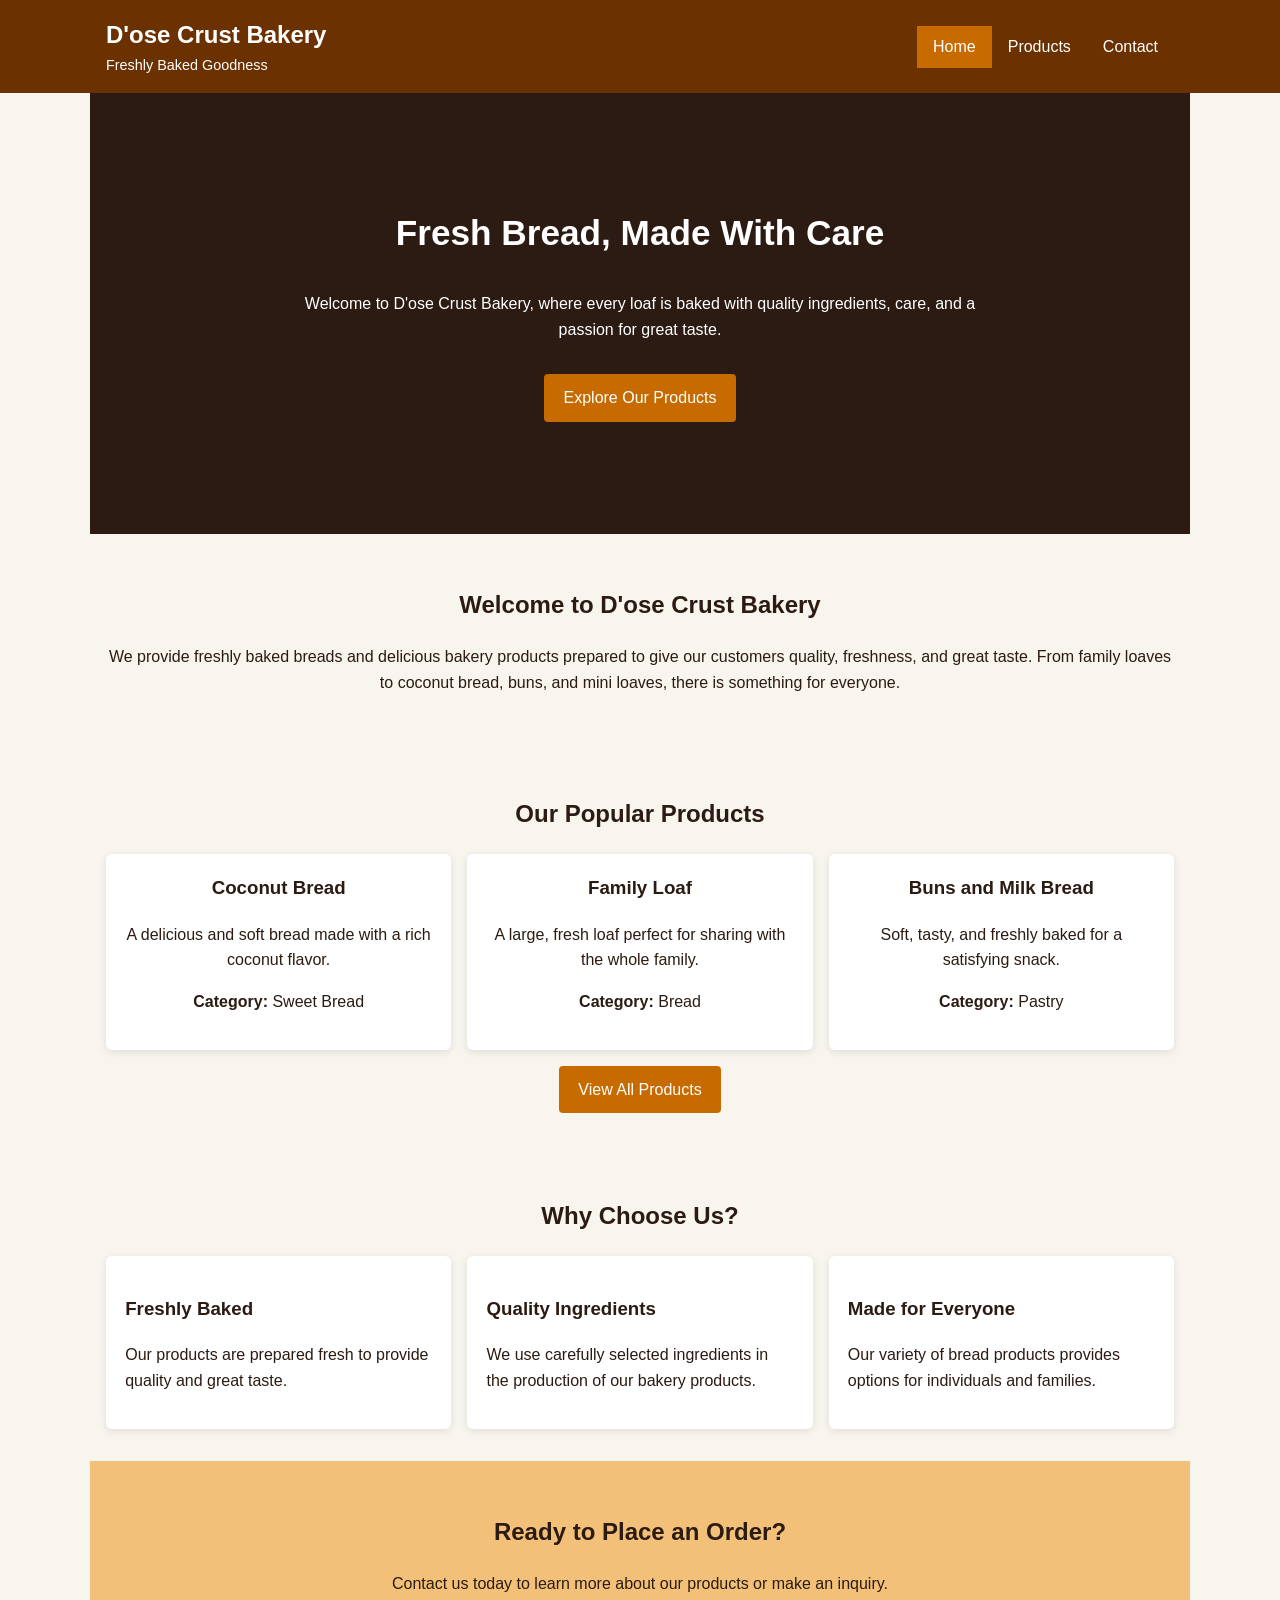
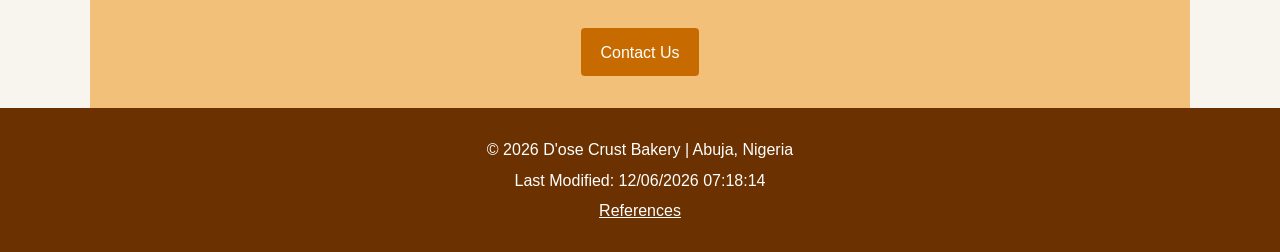
==== project/index.html @ e8f6d087 "project" ====
<!DOCTYPE html>
<html lang="en-US">

<head>
    <meta charset="UTF-8">
    <meta name="viewport" content="width=device-width, initial-scale=1.0">

    <meta name="description"
        content="D'ose Crust Bakery offers freshly baked bread, pastries, buns, and other delicious baked goods for customers in Abuja, Nigeria.">

    <meta name="author" content="Honest Christopher">

    <title>D'ose Crust Bakery | Freshly Baked Goodness</title>

    <link rel="stylesheet" href="styles/project.css">

    <script src="scripts/project.js" defer></script>
</head>

<body>

    <header>
        <div class="header-content">
            <div class="logo">
                <h1>D'ose Crust Bakery</h1>
                <p>Freshly Baked Goodness</p>
            </div>

            <button id="menu-button" aria-label="Open navigation menu">
                ☰
            </button>

            <nav>
                <a href="index.html" class="active">Home</a>
                <a href="products.html">Products</a>
                <a href="contact.html">Contact</a>
            </nav>
        </div>
    </header>

    <main>

        <section class="hero">
            <div class="hero-content">
                <h2>Fresh Bread, Made With Care</h2>

                <p>
                    Welcome to D'ose Crust Bakery, where every loaf is baked
                    with quality ingredients, care, and a passion for great taste.
                </p>

                <a href="products.html" class="button">
                    Explore Our Products
                </a>
            </div>
        </section>

        <section class="welcome">
            <h2>Welcome to D'ose Crust Bakery</h2>

            <p>
                We provide freshly baked breads and delicious bakery products
                prepared to give our customers quality, freshness, and great taste.
                From family loaves to coconut bread, buns, and mini loaves,
                there is something for everyone.
            </p>
        </section>

        <section class="featured-products">
            <h2>Our Popular Products</h2>

            <div id="featured-products"></div>

            <a href="products.html" class="button">
                View All Products
            </a>
        </section>

        <section class="why-us">
            <h2>Why Choose Us?</h2>

            <div class="benefits">
                <article>
                    <h3>Freshly Baked</h3>
                    <p>
                        Our products are prepared fresh to provide quality
                        and great taste.
                    </p>
                </article>

                <article>
                    <h3>Quality Ingredients</h3>
                    <p>
                        We use carefully selected ingredients in the production
                        of our bakery products.
                    </p>
                </article>

                <article>
                    <h3>Made for Everyone</h3>
                    <p>
                        Our variety of bread products provides options for
                        individuals and families.
                    </p>
                </article>
            </div>
        </section>

        <section class="cta">
            <h2>Ready to Place an Order?</h2>

            <p>
                Contact us today to learn more about our products or make an inquiry.
            </p>

            <a href="contact.html" class="button">
                Contact Us
            </a>
        </section>

    </main>

    <footer>
        <p>
            &copy; <span id="currentyear"></span>
            D'ose Crust Bakery | Abuja, Nigeria
        </p>

        <p id="lastModified"></p>

        <p>
            <a href="references.html">References</a>
        </p>
    </footer>

</body>

</html>
---- project/styles/project.css ----
:root {
    --primary-color: #6b3100;
    --secondary-color: #c76b00;
    --light-color: #f8f4ee;
    --dark-color: #2b1b12;
    --accent-color: #f2c078;
    --white: #ffffff;
}

* {
    box-sizing: border-box;
}

body {
    margin: 0;
    font-family: Arial, Helvetica, sans-serif;
    background-color: var(--light-color);
    color: var(--dark-color);
    line-height: 1.6;
}

header {
    background-color: var(--primary-color);
    color: var(--white);
}

.header-content {
    max-width: 1100px;
    margin: 0 auto;
    padding: 1rem;
    display: flex;
    justify-content: space-between;
    align-items: center;
}

.logo h1 {
    margin: 0;
    font-size: 1.5rem;
}

.logo p {
    margin: 0;
    font-size: 0.9rem;
}

#menu-button {
    display: block;
    background: none;
    border: none;
    color: var(--white);
    font-size: 2rem;
    cursor: pointer;
}

nav {
    display: none;
    flex-direction: column;
    width: 100%;
    text-align: center;
}

nav.open {
    display: flex;
}

nav a {
    color: var(--white);
    text-decoration: none;
    padding: 0.8rem;
}

nav a:hover,
nav a.active {
    background-color: var(--secondary-color);
}

main {
    max-width: 1100px;
    margin: 0 auto;
}

.hero {
    background-color: var(--dark-color);
    color: var(--white);
    padding: 5rem 1rem;
    text-align: center;
}

.hero-content {
    max-width: 700px;
    margin: 0 auto;
}

.hero h2 {
    font-size: 2.2rem;
    margin-top: 0;
}

section {
    padding: 2rem 1rem;
}

section h2 {
    text-align: center;
}

.welcome {
    text-align: center;
}

.button {
    display: inline-block;
    background-color: var(--secondary-color);
    color: var(--white);
    padding: 0.7rem 1.2rem;
    margin-top: 1rem;
    text-decoration: none;
    border-radius: 4px;
}

.button:hover {
    background-color: var(--primary-color);
}

#featured-products,
.benefits {
    display: grid;
    gap: 1rem;
    grid-template-columns: 1fr;
}

.product-card,
.benefits article {
    background-color: var(--white);
    padding: 1.2rem;
    border-radius: 6px;
    box-shadow: 0 2px 8px rgb(0 0 0 / 10%);
}

.product-card h3 {
    margin-top: 0;
}

.featured-products {
    text-align: center;
}

.cta {
    background-color: var(--accent-color);
    text-align: center;
}

footer {
    background-color: var(--primary-color);
    color: var(--white);
    text-align: center;
    padding: 1.5rem 1rem;
}

footer p {
    margin: 0.3rem;
}

footer a {
    color: var(--white);
}

/* Larger screens */
@media screen and (min-width: 700px) {

    #menu-button {
        display: none;
    }

    nav {
        display: flex;
        flex-direction: row;
        width: auto;
    }

    nav a {
        padding: 0.5rem 1rem;
    }

    .benefits,
    #featured-products {
        grid-template-columns: repeat(3, 1fr);
    }

    .hero {
        padding: 7rem 2rem;
    }
}
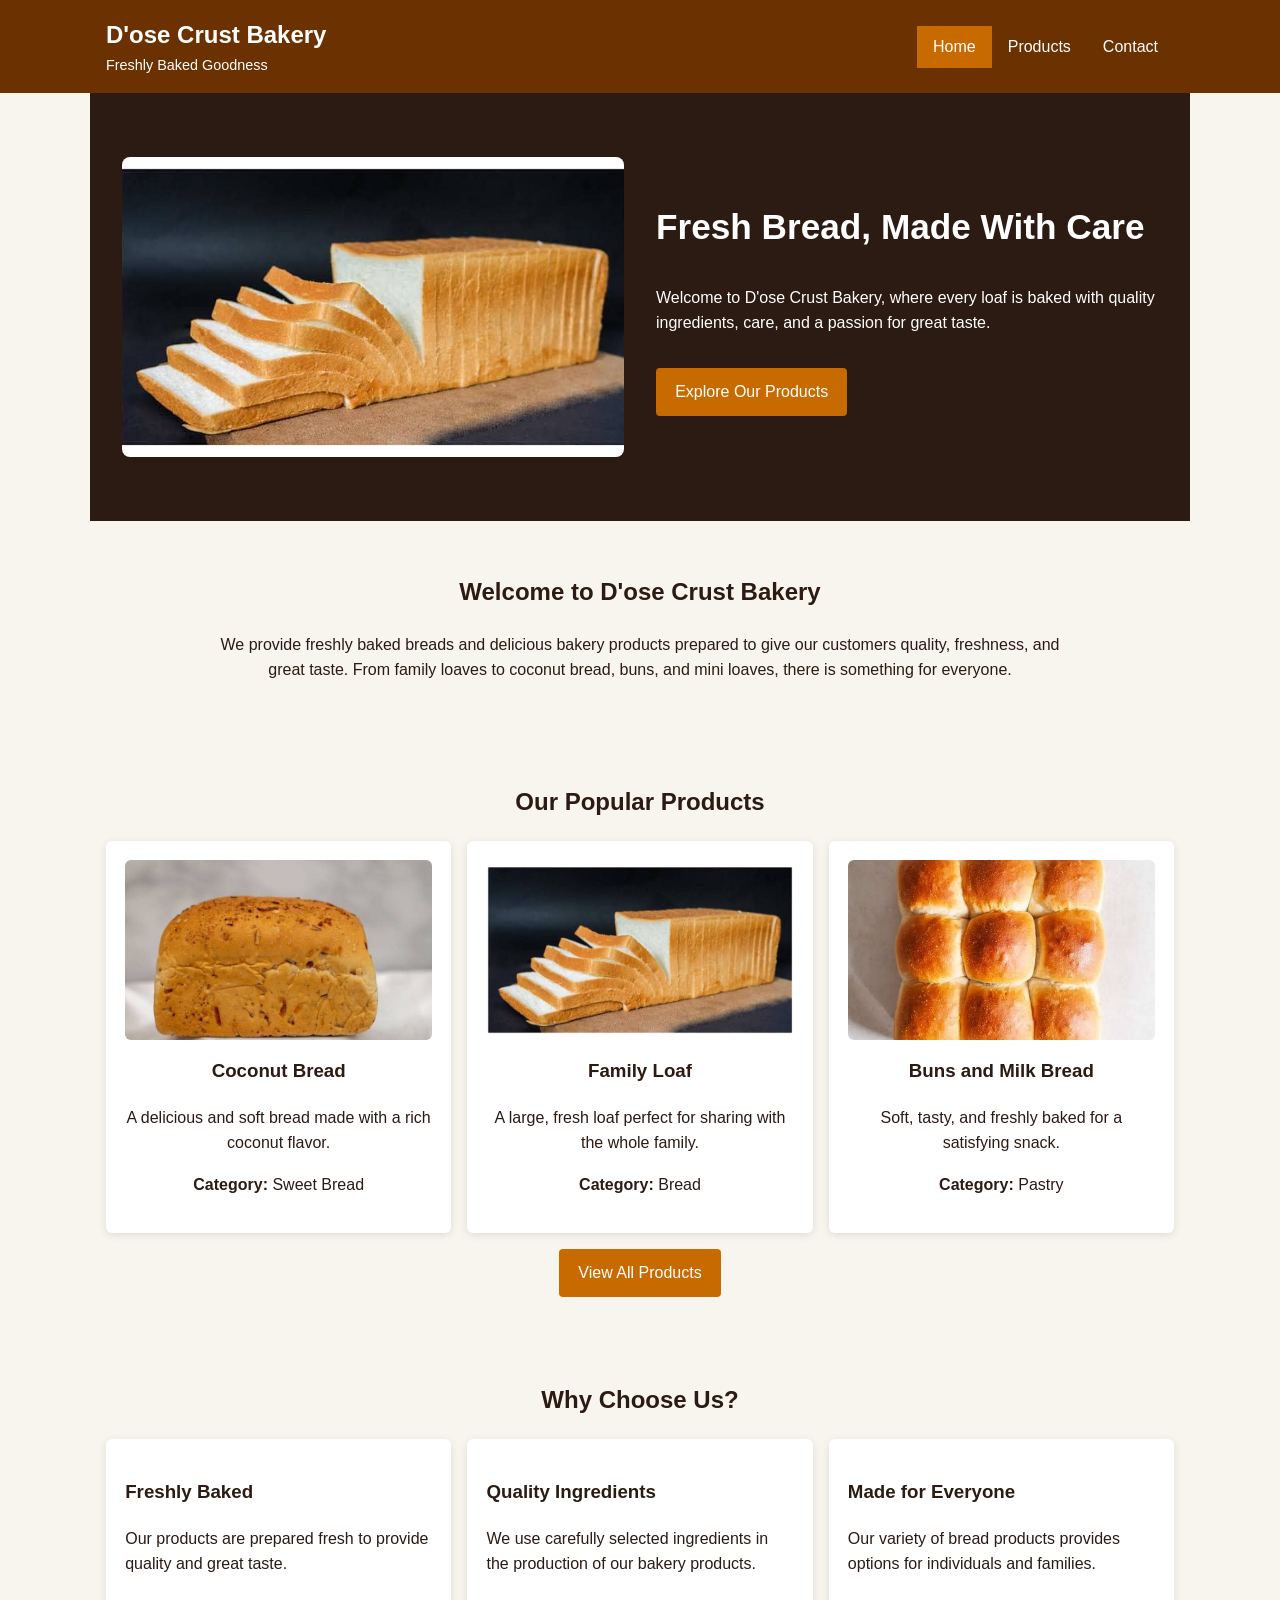
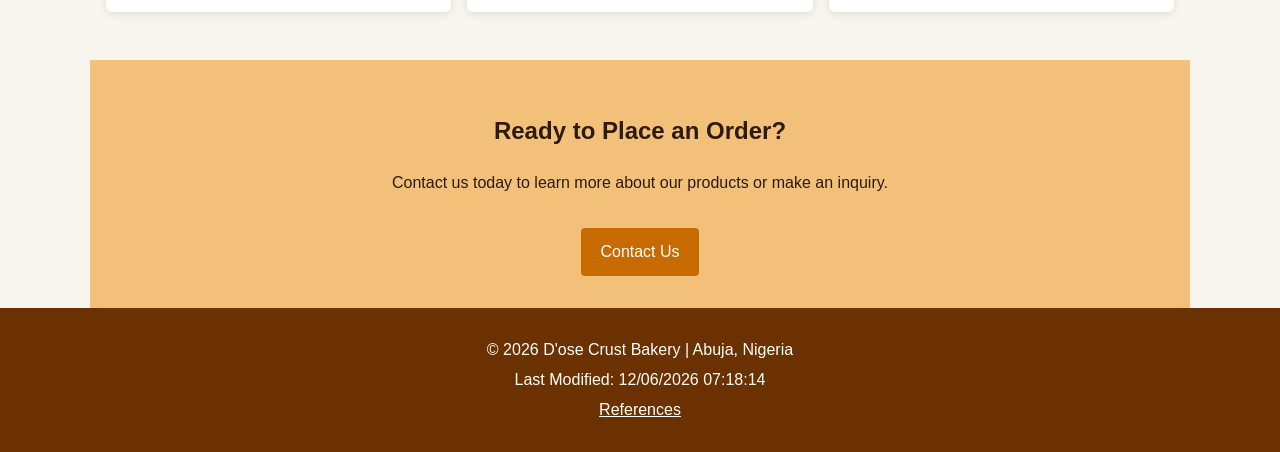
==== commit acb34bb2: "final correction" ====
--- a/project/index.html
+++ b/project/index.html
@@ -41,6 +41,10 @@
     <main>
 
         <section class="hero">
+            <div class="hero-image">
+                <img src="images/family_loaf.jpeg" alt="Freshly baked family loaf from D'ose Crust Bakery">
+            </div>
+
             <div class="hero-content">
                 <h2>Fresh Bread, Made With Care</h2>
 
--- a/project/styles/project.css
+++ b/project/styles/project.css
@@ -31,6 +31,7 @@
     display: flex;
     justify-content: space-between;
     align-items: center;
+    flex-wrap: wrap;
 }
 
 .logo h1 {
@@ -79,16 +80,36 @@
     margin: 0 auto;
 }
 
+/* Hero Section */
+
 .hero {
     background-color: var(--dark-color);
     color: var(--white);
-    padding: 5rem 1rem;
-    text-align: center;
+    padding: 3rem 1rem;
+    display: grid;
+    grid-template-columns: 1fr;
+    gap: 2rem;
+    align-items: center;
+}
+
+.hero-image {
+    max-width: 600px;
+    margin: 0 auto;
+    width: 100%;
+}
+
+.hero-image img {
+    width: 100%;
+    height: 300px;
+    object-fit: cover;
+    border-radius: 8px;
+    display: block;
 }
 
 .hero-content {
     max-width: 700px;
     margin: 0 auto;
+    text-align: center;
 }
 
 .hero h2 {
@@ -106,7 +127,11 @@
 
 .welcome {
     text-align: center;
-}
+    max-width: 900px;
+    margin: 0 auto;
+}
+
+/* Buttons */
 
 .button {
     display: inline-block;
@@ -116,13 +141,18 @@
     margin-top: 1rem;
     text-decoration: none;
     border-radius: 4px;
+    border: none;
+    cursor: pointer;
 }
 
 .button:hover {
     background-color: var(--primary-color);
 }
 
+/* Featured Products */
+
 #featured-products,
+#products-container,
 .benefits {
     display: grid;
     gap: 1rem;
@@ -137,6 +167,19 @@
     box-shadow: 0 2px 8px rgb(0 0 0 / 10%);
 }
 
+.product-card {
+    text-align: center;
+}
+
+.product-card img {
+    width: 100%;
+    height: 180px;
+    object-fit: cover;
+    border-radius: 6px;
+    display: block;
+    margin-bottom: 1rem;
+}
+
 .product-card h3 {
     margin-top: 0;
 }
@@ -145,10 +188,135 @@
     text-align: center;
 }
 
+/* Page Introduction */
+
+.page-intro {
+    text-align: center;
+    max-width: 850px;
+    margin: 0 auto;
+}
+
+.page-intro h2 {
+    margin-top: 0;
+}
+
+/* Product Controls */
+
+.product-controls {
+    text-align: center;
+    background-color: var(--white);
+    border-radius: 6px;
+    margin: 1rem;
+    padding: 1.5rem;
+    box-shadow: 0 2px 8px rgb(0 0 0 / 10%);
+}
+
+.product-controls label {
+    font-weight: bold;
+    margin-right: 0.5rem;
+}
+
+.product-controls select {
+    padding: 0.6rem;
+    border: 1px solid var(--primary-color);
+    border-radius: 4px;
+    background-color: var(--white);
+    color: var(--dark-color);
+}
+
+#favorite-button {
+    display: inline-block;
+    background-color: var(--secondary-color);
+    color: var(--white);
+    padding: 0.6rem 1rem;
+    margin-left: 0.5rem;
+    border: none;
+    border-radius: 4px;
+    cursor: pointer;
+}
+
+#favorite-button:hover {
+    background-color: var(--primary-color);
+}
+
+#favorite-message {
+    font-weight: bold;
+    margin-bottom: 0;
+}
+
+/* Contact Information */
+
+.contact-information {
+    max-width: 800px;
+    margin: 0 auto;
+    text-align: center;
+}
+
+/* Contact Form */
+
+.contact-form-section {
+    max-width: 700px;
+    margin: 0 auto;
+}
+
+.contact-form-section form {
+    background-color: var(--white);
+    padding: 2rem;
+    border-radius: 6px;
+    box-shadow: 0 2px 8px rgb(0 0 0 / 10%);
+}
+
+.contact-form-section label {
+    display: block;
+    font-weight: bold;
+    margin-top: 1rem;
+    margin-bottom: 0.4rem;
+}
+
+.contact-form-section input,
+.contact-form-section textarea {
+    width: 100%;
+    padding: 0.7rem;
+    border: 1px solid #999;
+    border-radius: 4px;
+    font-family: inherit;
+    font-size: 1rem;
+}
+
+.contact-form-section textarea {
+    resize: vertical;
+}
+
+.contact-form-section input:focus,
+.contact-form-section textarea:focus,
+.product-controls select:focus {
+    outline: 3px solid var(--accent-color);
+}
+
+.contact-form-section input[type="submit"] {
+    width: auto;
+    margin-top: 1.5rem;
+    background-color: var(--secondary-color);
+    color: var(--white);
+    border: none;
+    padding: 0.7rem 1.5rem;
+    cursor: pointer;
+    border-radius: 4px;
+}
+
+.contact-form-section input[type="submit"]:hover {
+    background-color: var(--primary-color);
+}
+
+/* CTA */
+
 .cta {
     background-color: var(--accent-color);
     text-align: center;
-}
+    margin-top: 1rem;
+}
+
+/* Footer */
 
 footer {
     background-color: var(--primary-color);
@@ -165,7 +333,12 @@
     color: var(--white);
 }
 
-/* Larger screens */
+footer a:hover {
+    color: var(--accent-color);
+}
+
+/* Larger Screens */
+
 @media screen and (min-width: 700px) {
 
     #menu-button {
@@ -182,12 +355,27 @@
         padding: 0.5rem 1rem;
     }
 
-    .benefits,
-    #featured-products {
+    #featured-products,
+    #products-container,
+    .benefits {
         grid-template-columns: repeat(3, 1fr);
     }
 
     .hero {
-        padding: 7rem 2rem;
+        grid-template-columns: 1fr 1fr;
+        padding: 4rem 2rem;
+    }
+
+    .hero-image {
+        order: 1;
+    }
+
+    .hero-content {
+        order: 2;
+        text-align: left;
+    }
+
+    .hero h2 {
+        text-align: left;
     }
 }
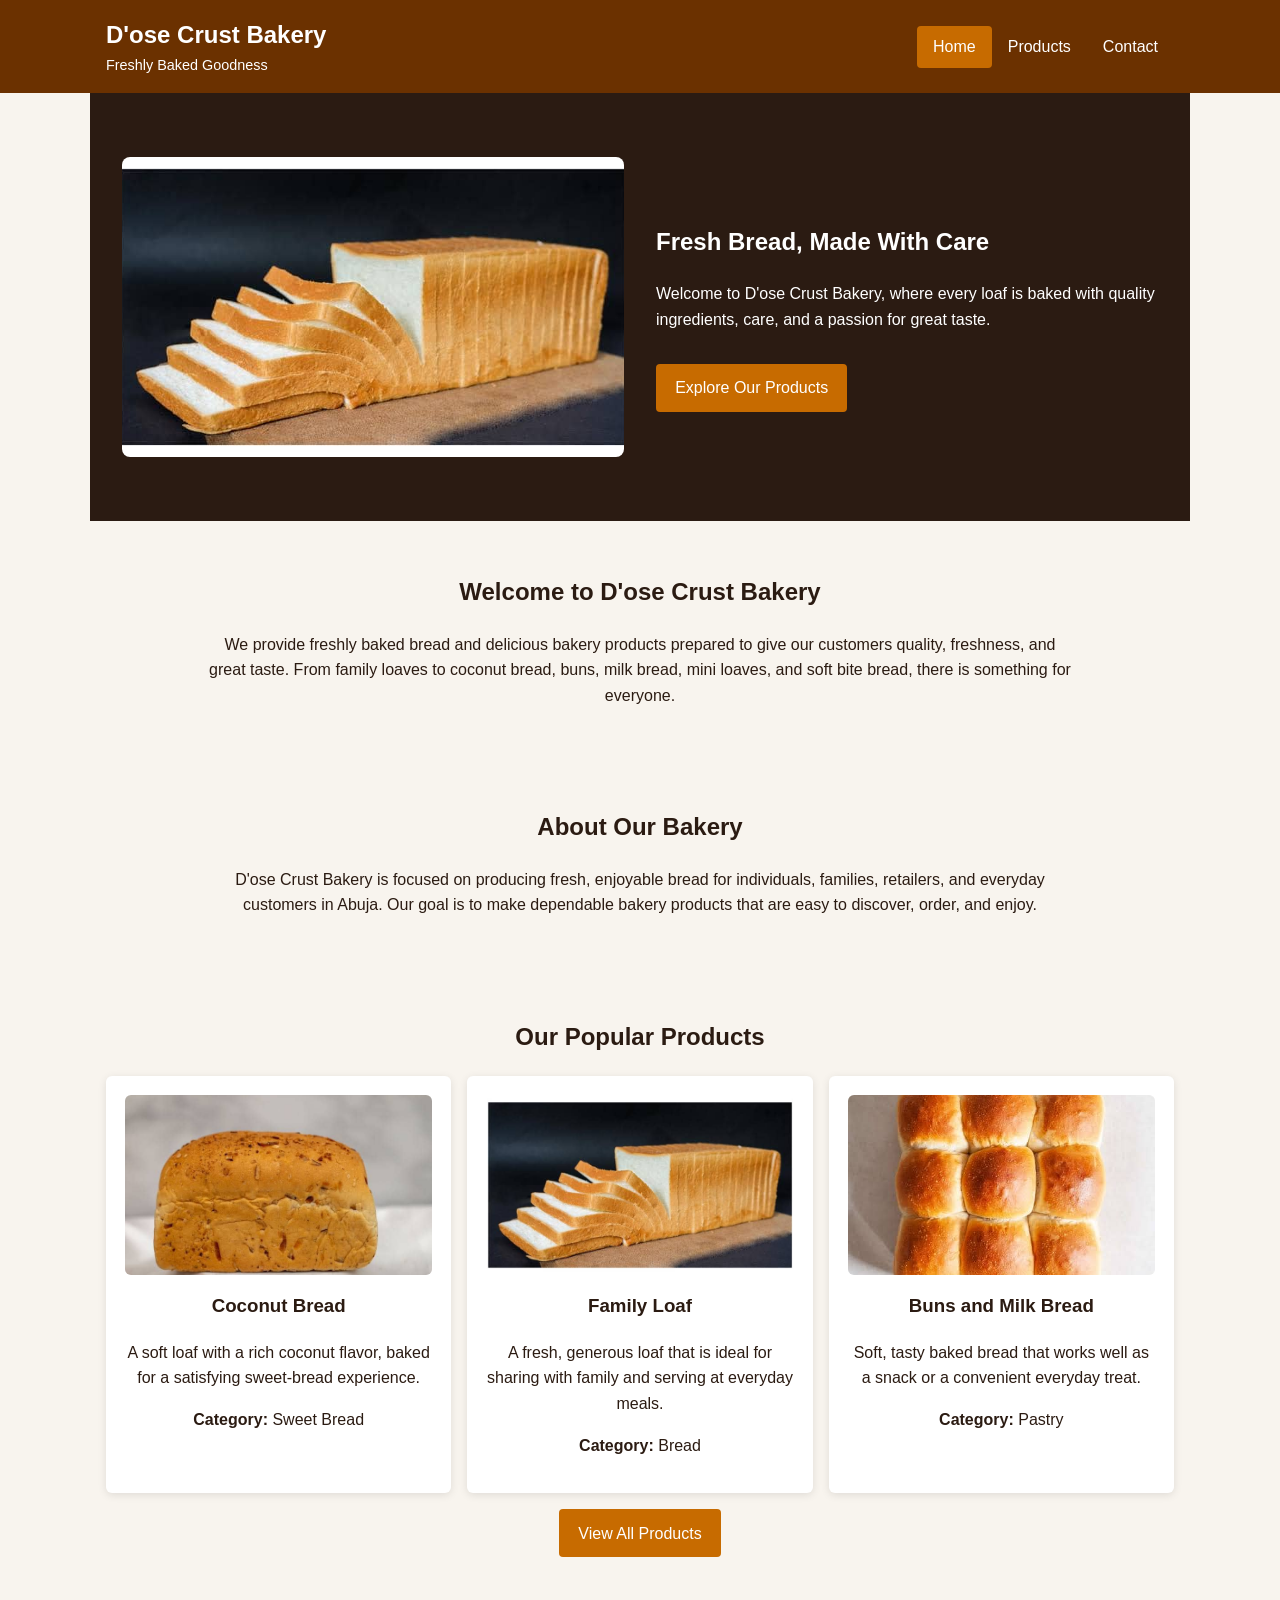
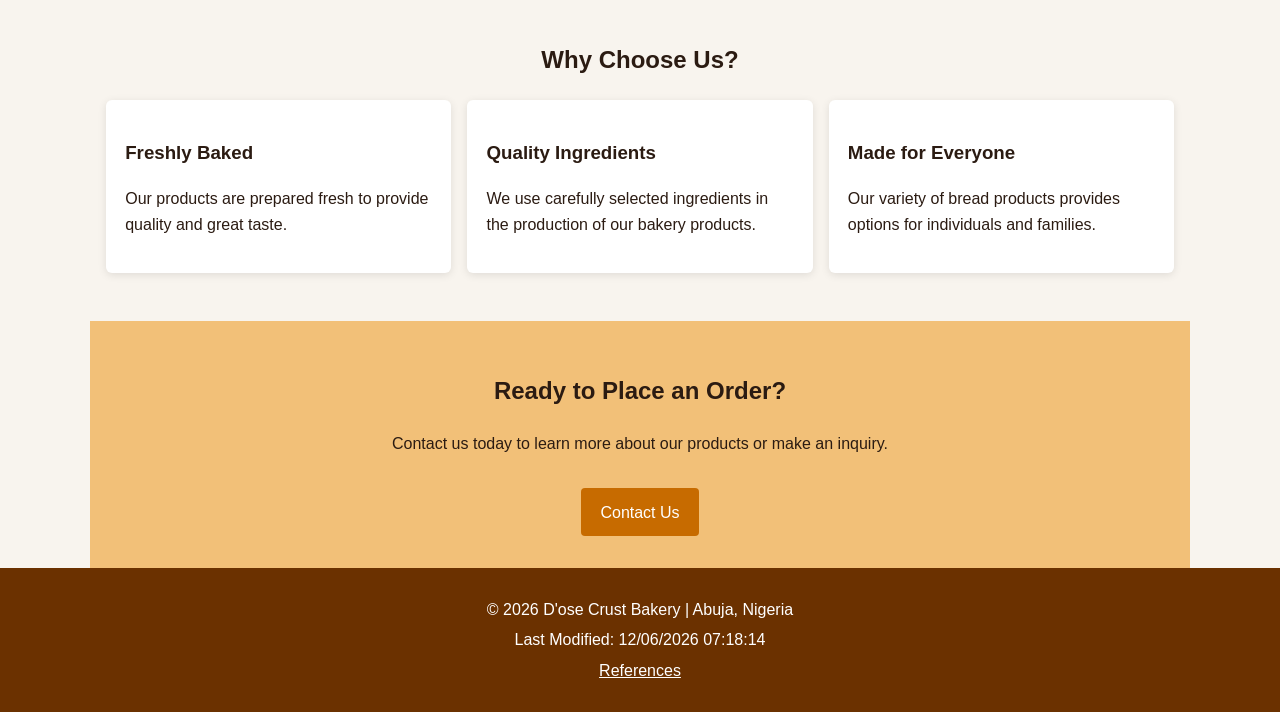
==== commit 4c851de5: "dubmission verification" ====
--- a/project/index.html
+++ b/project/index.html
@@ -1,37 +1,24 @@
 <!DOCTYPE html>
 <html lang="en-US">
-
 <head>
     <meta charset="UTF-8">
     <meta name="viewport" content="width=device-width, initial-scale=1.0">
-
-    <meta name="description"
-        content="D'ose Crust Bakery offers freshly baked bread, pastries, buns, and other delicious baked goods for customers in Abuja, Nigeria.">
-
+    <meta name="description" content="D'ose Crust Bakery in Abuja offers freshly baked bread, coconut bread, buns, milk bread, mini loaves, and soft bite bread.">
     <meta name="author" content="Honest Christopher">
-
     <title>D'ose Crust Bakery | Freshly Baked Goodness</title>
-
     <link rel="stylesheet" href="styles/project.css">
-
     <script src="scripts/project.js" defer></script>
 </head>
-
 <body>
-
     <header>
         <div class="header-content">
             <div class="logo">
-                <h1>D'ose Crust Bakery</h1>
+                <p class="site-name">D'ose Crust Bakery</p>
                 <p>Freshly Baked Goodness</p>
             </div>
-
-            <button id="menu-button" aria-label="Open navigation menu">
-                ☰
-            </button>
-
-            <nav>
-                <a href="index.html" class="active">Home</a>
+            <button id="menu-button" type="button" aria-label="Open navigation menu" aria-expanded="false" aria-controls="primary-navigation">☰</button>
+            <nav id="primary-navigation" aria-label="Primary navigation">
+                <a href="index.html" class="active" aria-current="page">Home</a>
                 <a href="products.html">Products</a>
                 <a href="contact.html">Contact</a>
             </nav>
@@ -39,104 +26,62 @@
     </header>
 
     <main>
-
         <section class="hero">
             <div class="hero-image">
-                <img src="images/family_loaf.jpeg" alt="Freshly baked family loaf from D'ose Crust Bakery">
+                <img src="images/family_loaf.jpeg" alt="Freshly baked family loaf from D'ose Crust Bakery" width="737" height="416" fetchpriority="high" decoding="async">
             </div>
-
             <div class="hero-content">
-                <h2>Fresh Bread, Made With Care</h2>
-
-                <p>
-                    Welcome to D'ose Crust Bakery, where every loaf is baked
-                    with quality ingredients, care, and a passion for great taste.
-                </p>
-
-                <a href="products.html" class="button">
-                    Explore Our Products
-                </a>
+                <h1>Fresh Bread, Made With Care</h1>
+                <p>Welcome to D'ose Crust Bakery, where every loaf is baked with quality ingredients, care, and a passion for great taste.</p>
+                <a href="products.html" class="button">Explore Our Products</a>
             </div>
         </section>
 
         <section class="welcome">
             <h2>Welcome to D'ose Crust Bakery</h2>
-
-            <p>
-                We provide freshly baked breads and delicious bakery products
-                prepared to give our customers quality, freshness, and great taste.
-                From family loaves to coconut bread, buns, and mini loaves,
-                there is something for everyone.
-            </p>
+            <p>We provide freshly baked bread and delicious bakery products prepared to give our customers quality, freshness, and great taste. From family loaves to coconut bread, buns, milk bread, mini loaves, and soft bite bread, there is something for everyone.</p>
         </section>
 
-        <section class="featured-products">
-            <h2>Our Popular Products</h2>
-
-            <div id="featured-products"></div>
-
-            <a href="products.html" class="button">
-                View All Products
-            </a>
+        <section class="about-bakery">
+            <h2>About Our Bakery</h2>
+            <p>D'ose Crust Bakery is focused on producing fresh, enjoyable bread for individuals, families, retailers, and everyday customers in Abuja. Our goal is to make dependable bakery products that are easy to discover, order, and enjoy.</p>
         </section>
 
-        <section class="why-us">
-            <h2>Why Choose Us?</h2>
+        <section class="featured-products" aria-labelledby="featured-heading">
+            <h2 id="featured-heading">Our Popular Products</h2>
+            <div id="featured-products"></div>
+            <a href="products.html" class="button">View All Products</a>
+        </section>
 
+        <section class="why-us" aria-labelledby="why-us-heading">
+            <h2 id="why-us-heading">Why Choose Us?</h2>
             <div class="benefits">
                 <article>
                     <h3>Freshly Baked</h3>
-                    <p>
-                        Our products are prepared fresh to provide quality
-                        and great taste.
-                    </p>
+                    <p>Our products are prepared fresh to provide quality and great taste.</p>
                 </article>
-
                 <article>
                     <h3>Quality Ingredients</h3>
-                    <p>
-                        We use carefully selected ingredients in the production
-                        of our bakery products.
-                    </p>
+                    <p>We use carefully selected ingredients in the production of our bakery products.</p>
                 </article>
-
                 <article>
                     <h3>Made for Everyone</h3>
-                    <p>
-                        Our variety of bread products provides options for
-                        individuals and families.
-                    </p>
+                    <p>Our variety of bread products provides options for individuals and families.</p>
                 </article>
             </div>
         </section>
 
-        <section class="cta">
-            <h2>Ready to Place an Order?</h2>
-
-            <p>
-                Contact us today to learn more about our products or make an inquiry.
-            </p>
-
-            <a href="contact.html" class="button">
-                Contact Us
-            </a>
+        <section class="cta" aria-labelledby="cta-heading">
+            <h2 id="cta-heading">Ready to Place an Order?</h2>
+            <p>Contact us today to learn more about our products or make an inquiry.</p>
+            <a href="contact.html" class="button">Contact Us</a>
         </section>
-
     </main>
 
     <footer>
-        <p>
-            &copy; <span id="currentyear"></span>
-            D'ose Crust Bakery | Abuja, Nigeria
-        </p>
-
+        <p>&copy; <span id="currentyear"></span> D'ose Crust Bakery | Abuja, Nigeria</p>
         <p id="lastModified"></p>
-
-        <p>
-            <a href="references.html">References</a>
-        </p>
+        <p><a href="references.html">References</a></p>
     </footer>
-
 </body>
-
-</html>+</html>
--- a/project/styles/project.css
+++ b/project/styles/project.css
@@ -11,6 +11,10 @@
     box-sizing: border-box;
 }
 
+html {
+    scroll-behavior: smooth;
+}
+
 body {
     margin: 0;
     font-family: Arial, Helvetica, sans-serif;
@@ -19,6 +23,10 @@
     line-height: 1.6;
 }
 
+img {
+    max-width: 100%;
+}
+
 header {
     background-color: var(--primary-color);
     color: var(--white);
@@ -34,12 +42,13 @@
     flex-wrap: wrap;
 }
 
-.logo h1 {
+.site-name {
     margin: 0;
     font-size: 1.5rem;
-}
-
-.logo p {
+    font-weight: 700;
+}
+
+.logo p:last-child {
     margin: 0;
     font-size: 0.9rem;
 }
@@ -51,6 +60,12 @@
     color: var(--white);
     font-size: 2rem;
     cursor: pointer;
+    padding: 0.5rem;
+}
+
+#menu-button:focus-visible {
+    outline: 3px solid var(--accent-color);
+    outline-offset: 3px;
 }
 
 nav {
@@ -68,6 +83,7 @@
     color: var(--white);
     text-decoration: none;
     padding: 0.8rem;
+    border-radius: 4px;
 }
 
 nav a:hover,
@@ -75,12 +91,15 @@
     background-color: var(--secondary-color);
 }
 
+nav a:focus-visible {
+    outline: 3px solid var(--accent-color);
+    outline-offset: 2px;
+}
+
 main {
     max-width: 1100px;
     margin: 0 auto;
 }
-
-/* Hero Section */
 
 .hero {
     background-color: var(--dark-color);
@@ -125,13 +144,12 @@
     text-align: center;
 }
 
-.welcome {
+.welcome,
+.about-bakery {
     text-align: center;
     max-width: 900px;
     margin: 0 auto;
 }
-
-/* Buttons */
 
 .button {
     display: inline-block;
@@ -143,13 +161,17 @@
     border-radius: 4px;
     border: none;
     cursor: pointer;
+    font-size: 1rem;
 }
 
 .button:hover {
     background-color: var(--primary-color);
 }
 
-/* Featured Products */
+.button:focus-visible {
+    outline: 3px solid var(--accent-color);
+    outline-offset: 3px;
+}
 
 #featured-products,
 #products-container,
@@ -188,19 +210,16 @@
     text-align: center;
 }
 
-/* Page Introduction */
-
 .page-intro {
     text-align: center;
     max-width: 850px;
     margin: 0 auto;
 }
 
+.page-intro h1,
 .page-intro h2 {
     margin-top: 0;
 }
-
-/* Product Controls */
 
 .product-controls {
     text-align: center;
@@ -222,6 +241,7 @@
     border-radius: 4px;
     background-color: var(--white);
     color: var(--dark-color);
+    font-size: 1rem;
 }
 
 #favorite-button {
@@ -233,10 +253,17 @@
     border: none;
     border-radius: 4px;
     cursor: pointer;
+    font-size: 1rem;
 }
 
 #favorite-button:hover {
     background-color: var(--primary-color);
+}
+
+#favorite-button:focus-visible,
+.product-controls select:focus-visible {
+    outline: 3px solid var(--accent-color);
+    outline-offset: 2px;
 }
 
 #favorite-message {
@@ -244,15 +271,11 @@
     margin-bottom: 0;
 }
 
-/* Contact Information */
-
 .contact-information {
     max-width: 800px;
     margin: 0 auto;
     text-align: center;
 }
-
-/* Contact Form */
 
 .contact-form-section {
     max-width: 700px;
@@ -277,7 +300,7 @@
 .contact-form-section textarea {
     width: 100%;
     padding: 0.7rem;
-    border: 1px solid #999;
+    border: 1px solid #777;
     border-radius: 4px;
     font-family: inherit;
     font-size: 1rem;
@@ -285,12 +308,13 @@
 
 .contact-form-section textarea {
     resize: vertical;
-}
-
-.contact-form-section input:focus,
-.contact-form-section textarea:focus,
-.product-controls select:focus {
-    outline: 3px solid var(--accent-color);
+    min-height: 150px;
+}
+
+.contact-form-section input:focus-visible,
+.contact-form-section textarea:focus-visible {
+    outline: 3px solid var(--accent-color);
+    outline-offset: 2px;
 }
 
 .contact-form-section input[type="submit"] {
@@ -302,13 +326,17 @@
     padding: 0.7rem 1.5rem;
     cursor: pointer;
     border-radius: 4px;
+    font-size: 1rem;
 }
 
 .contact-form-section input[type="submit"]:hover {
     background-color: var(--primary-color);
 }
 
-/* CTA */
+.contact-form-section input[type="submit"]:focus-visible {
+    outline: 3px solid var(--accent-color);
+    outline-offset: 3px;
+}
 
 .cta {
     background-color: var(--accent-color);
@@ -316,8 +344,6 @@
     margin-top: 1rem;
 }
 
-/* Footer */
-
 footer {
     background-color: var(--primary-color);
     color: var(--white);
@@ -337,10 +363,65 @@
     color: var(--accent-color);
 }
 
-/* Larger Screens */
+footer a:focus-visible {
+    outline: 3px solid var(--accent-color);
+    outline-offset: 3px;
+}
+
+/* Site-plan wireframes */
+.site-plan-intro {
+    max-width: 900px;
+    margin: 0 auto;
+    text-align: center;
+}
+
+.wireframe-grid {
+    display: grid;
+    grid-template-columns: 1fr;
+    gap: 1.5rem;
+}
+
+.wireframe {
+    background-color: var(--white);
+    border: 2px solid var(--primary-color);
+    border-radius: 8px;
+    padding: 1rem;
+    box-shadow: 0 2px 8px rgb(0 0 0 / 10%);
+}
+
+.wireframe h4 {
+    margin-top: 0;
+    text-align: center;
+}
+
+.wireframe-block {
+    border: 1px dashed var(--secondary-color);
+    padding: 0.55rem;
+    margin: 0.45rem 0;
+    text-align: center;
+    background-color: var(--light-color);
+    font-size: 0.9rem;
+}
+
+
+.swatch-primary { background-color: #6b3100; color: #ffffff; }
+.swatch-secondary { background-color: #c76b00; color: #ffffff; }
+.swatch-light { background-color: #f8f4ee; color: #2b1b12; }
+.swatch-dark { background-color: #2b1b12; color: #ffffff; }
+.swatch-accent { background-color: #f2c078; color: #2b1b12; }
+
+.color-swatch {
+    display: inline-block;
+    min-width: 9rem;
+    padding: 0.55rem;
+    margin: 0.25rem;
+    border-radius: 4px;
+    border: 1px solid #777;
+    text-align: center;
+    font-weight: bold;
+}
 
 @media screen and (min-width: 700px) {
-
     #menu-button {
         display: none;
     }
@@ -378,4 +459,14 @@
     .hero h2 {
         text-align: left;
     }
-}+
+    .wireframe-grid {
+        grid-template-columns: repeat(2, 1fr);
+    }
+}
+
+@media (prefers-reduced-motion: reduce) {
+    html {
+        scroll-behavior: auto;
+    }
+}
